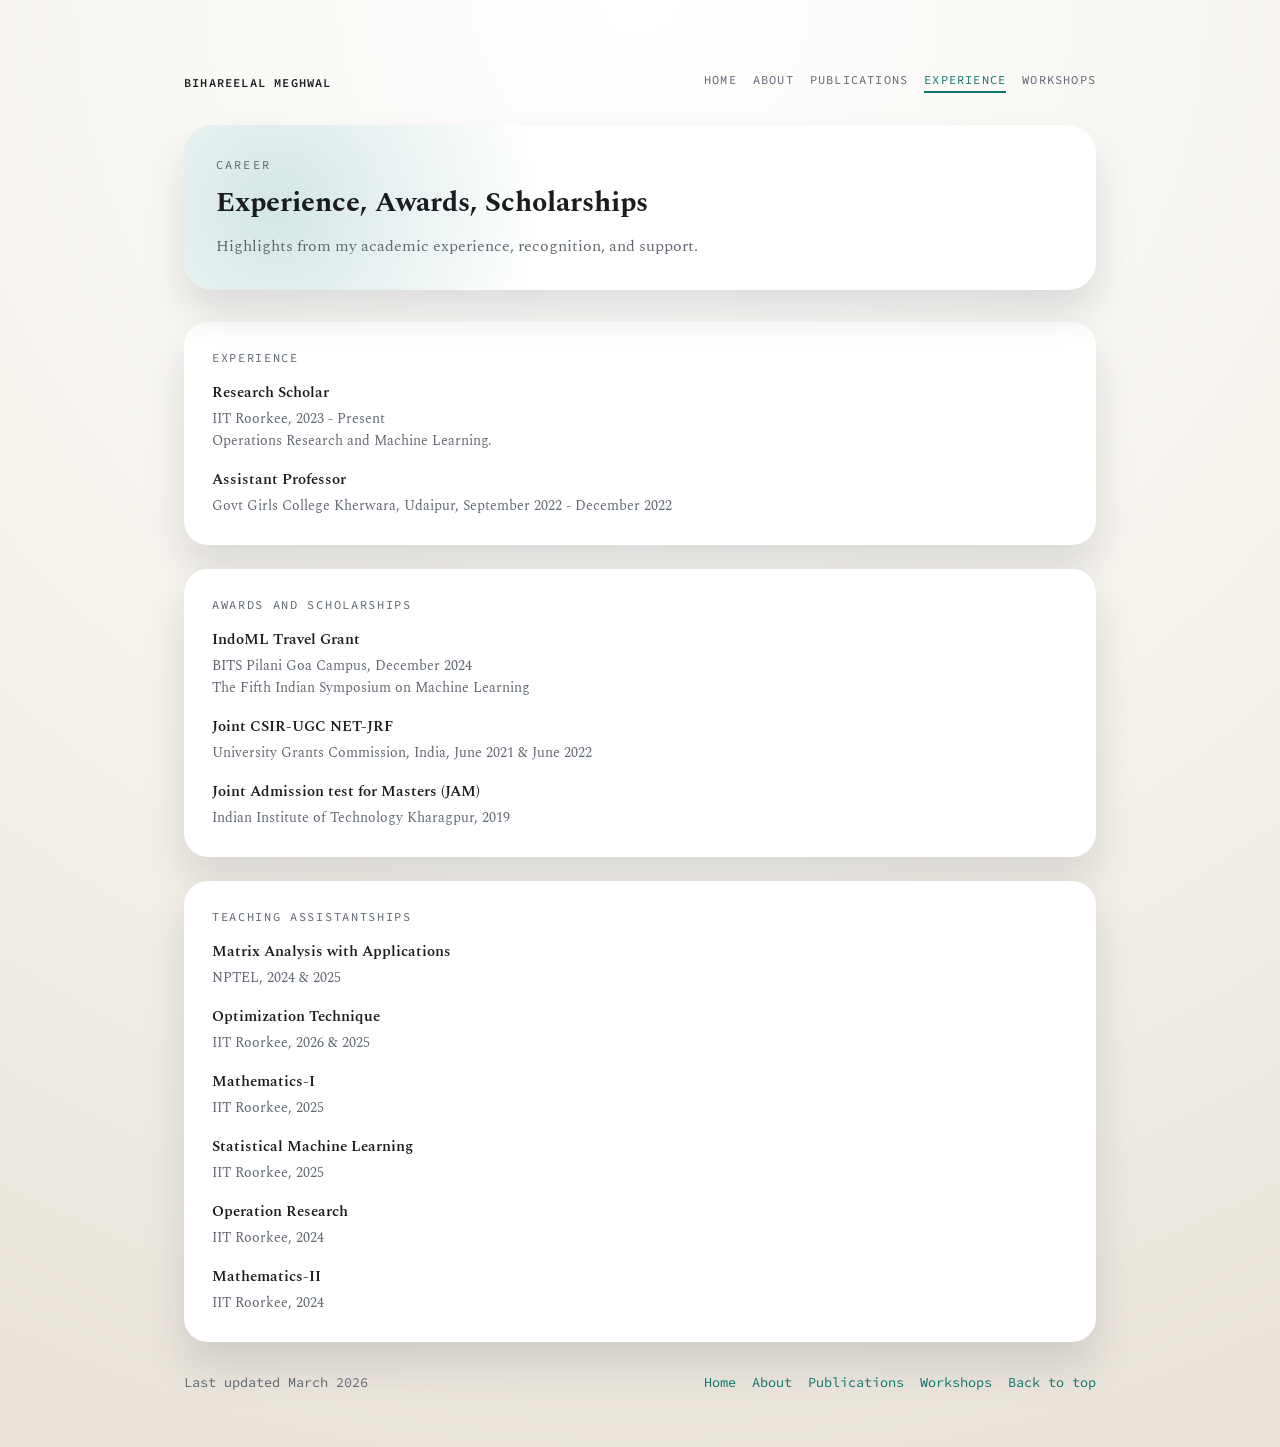
==== experience.html @ f1d804e4 "Add" ====
<!doctype html>
<html lang="en">
  <head>
    <meta charset="utf-8" />
    <meta name="viewport" content="width=device-width, initial-scale=1" />
    <title>Experience | Bihareelal Meghwal</title>
    <meta name="description" content="Experience, awards, and scholarships for Bihareelal Meghwal." />
    <link rel="preconnect" href="https://fonts.googleapis.com" />
    <link rel="preconnect" href="https://fonts.gstatic.com" crossorigin />
    <link href="https://fonts.googleapis.com/css2?family=Spectral:wght@300;400;600&family=Source+Code+Pro:wght@400;600&display=swap" rel="stylesheet" />
    <link rel="stylesheet" href="styles.css" />
  </head>
  <body class="subpage">
    <div class="page">
      <nav class="site-nav" aria-label="Primary">
        <a class="brand" href="index.html">Bihareelal Meghwal</a>
        <div class="nav-links">
          <a class="nav-link" href="index.html">Home</a>
          <a class="nav-link" href="about.html">About</a>
          <a class="nav-link" href="publications.html">Publications</a>
          <a class="nav-link active" href="experience.html">Experience</a>
          <a class="nav-link" href="workshops.html">Workshops</a>
        </div>
      </nav>

      <header class="hero" id="top">
        <div class="eyebrow">Career</div>
        <h1>Experience, Awards, Scholarships</h1>
        <p class="lead">
          Highlights from my academic experience, recognition, and support.
        </p>
      </header>

      <main>
        <section class="card">
          <div class="section-title">Experience</div>
          <ul class="list">
            <li>
              <span class="item-title">Research Scholar</span>
              <span class="item-meta">IIT Roorkee, 2023 - Present</span>
              <span class="item-note">Operations Research and Machine Learning.</span>
            </li>
            <li>
              <span class="item-title">Assistant Professor</span>
              <span class="item-meta">Govt Girls College Kherwara, Udaipur, September 2022 - December 2022</span>
              <!-- <span class="item-note">Guest Faculty</span> -->
            </li>
          </ul>
        </section>

        <section class="card">
          <div class="section-title">Awards and Scholarships</div>
          <ul class="list">
            <li>
              <span class="item-title">IndoML Travel Grant</span>
              <span class="item-meta">BITS Pilani Goa Campus, December 2024</span>
              <span class="item-note">The Fifth Indian Symposium on Machine Learning</span>
            </li>

            <li>
              <span class="item-title">Joint CSIR-UGC NET-JRF</span>
              <span class="item-meta">University Grants Commission, India, June 2021 & June 2022</span>
            </li>

            <li>
              <span class="item-title">Joint Admission test for Masters (JAM)</span>
              <span class="item-meta">Indian Institute of Technology Kharagpur, 2019</span>
            </li>
            
          </ul>
        </section>

        <section class="card">
          <div class="section-title">Teaching Assistantships</div>
          <ul class="list">
            <li>
              <span class="item-title">Matrix Analysis with Applications </span>
              <span class="item-meta">NPTEL, 2024 & 2025</span>
            </li>

            <li>
              <span class="item-title">Optimization Technique</span>
              <span class="item-meta">IIT Roorkee, 2026 & 2025</span>
            </li>
            <li>
              <span class="item-title">Mathematics-I</span>
              <span class="item-meta">IIT Roorkee, 2025</span>
            </li>
            <li>
              <span class="item-title">Statistical Machine Learning</span>
              <span class="item-meta">IIT Roorkee, 2025</span>
            </li>
            <li>
              <span class="item-title">Operation Research</span>
              <span class="item-meta">IIT Roorkee, 2024</span>
            </li>
            <li>
              <span class="item-title">Mathematics-II</span>
              <span class="item-meta">IIT Roorkee, 2024</span>
            </li>

          </ul>
        </section>
      </main>

      <footer class="footer">
        <span>Last updated March 2026</span>
        <div class="footer-links">
          <a href="index.html">Home</a>
          <a href="about.html">About</a>
          <a href="publications.html">Publications</a>
          <a href="workshops.html">Workshops</a>
          <a href="#top">Back to top</a>
        </div>
      </footer>
    </div>
  </body>
</html>
---- styles.css ----
:root {
  color-scheme: light;
  --ink: #1a1c1f;
  --muted: #5f6772;
  --accent: #0f766e;
  --accent-soft: rgba(15, 118, 110, 0.12);
  --paper: #f4f1ea;
  --card: #ffffff;
  --shadow: 0 24px 40px rgba(15, 23, 42, 0.12);
}

* {
  box-sizing: border-box;
  margin: 0;
  padding: 0;
}

body {
  font-family: "Spectral", "Times New Roman", serif;
  color: var(--ink);
  background: radial-gradient(circle at top, #ffffff 0%, var(--paper) 55%, #e8e2d7 100%);
  min-height: 100vh;
}

.page {
  max-width: 960px;
  margin: 0 auto;
  padding: 72px 24px 56px;
  display: grid;
  gap: 32px;
}

.site-nav {
  display: flex;
  justify-content: space-between;
  align-items: center;
  gap: 20px;
  font-family: "Source Code Pro", "Courier New", monospace;
  text-transform: uppercase;
  letter-spacing: 0.1em;
  font-size: 12px;
}

.brand {
  text-decoration: none;
  color: var(--ink);
  font-weight: 600;
}

.nav-links {
  display: flex;
  gap: 16px;
}

.nav-link {
  text-decoration: none;
  color: var(--muted);
  padding-bottom: 4px;
  border-bottom: 2px solid transparent;
  transition: color 160ms ease, border-color 160ms ease;
}

.nav-link:hover {
  color: var(--accent);
}

.nav-link.active {
  color: var(--accent);
  border-color: var(--accent);
}

.hero {
  display: grid;
  gap: 16px;
  padding: 32px;
  border-radius: 28px;
  background: var(--card);
  box-shadow: var(--shadow);
  position: relative;
  overflow: hidden;
}

.hero::after {
  content: "";
  position: absolute;
  inset: -20% 50% auto -30%;
  height: 140%;
  background: radial-gradient(circle, rgba(15, 118, 110, 0.18) 0%, transparent 70%);
  z-index: 0;
}

.hero > * {
  position: relative;
  z-index: 1;
}

.eyebrow {
  text-transform: uppercase;
  letter-spacing: 0.18em;
  font-family: "Source Code Pro", "Courier New", monospace;
  font-size: 12px;
  color: var(--muted);
}

h1 {
  font-size: clamp(1.8rem, 3vw, 2.5rem);
  line-height: 1.05;
}

.subpage h1 {
  font-size: clamp(1.35rem, 2.2vw, 1.9rem);
}

.subpage .lead {
  font-size: 1rem;
}

.lead {
  font-size: 1.1rem;
  max-width: 560px;
  color: var(--muted);
}

.cta {
  display: flex;
  flex-wrap: wrap;
  gap: 12px;
  margin-top: 8px;
}

.btn {
  display: inline-flex;
  align-items: center;
  justify-content: center;
  gap: 8px;
  padding: 10px 18px;
  border-radius: 999px;
  background: var(--accent);
  color: white;
  text-decoration: none;
  font-weight: 600;
  font-family: "Source Code Pro", "Courier New", monospace;
  transition: transform 160ms ease, box-shadow 160ms ease;
  box-shadow: 0 10px 18px rgba(15, 118, 110, 0.22);
}

.btn:hover {
  transform: translateY(-1px);
}

.btn.ghost {
  background: transparent;
  color: var(--accent);
  border: 1px solid rgba(15, 118, 110, 0.4);
  box-shadow: none;
}

main {
  display: grid;
  gap: 24px;
}

.card {
  background: var(--card);
  border-radius: 24px;
  padding: 28px;
  box-shadow: var(--shadow);
  display: grid;
  gap: 16px;
}

.section-title {
  font-family: "Source Code Pro", "Courier New", monospace;
  text-transform: uppercase;
  letter-spacing: 0.14em;
  font-size: 12px;
  color: var(--muted);
}

.list {
  list-style: none;
  display: grid;
  gap: 16px;
}

.item-title {
  display: block;
  font-weight: 600;
  font-size: 0.95rem;
  margin-bottom: 4px;
}

.paper-link {
  color: inherit;
  text-decoration: none;
}

.paper-link:hover {
  color: var(--accent);
}

.paper-link:visited {
  color: inherit;
}

.item-title a {
  text-decoration: none;
}

.item-meta {
  display: block;
  color: var(--muted);
  font-size: 0.9rem;
}


.item-note {
  display: block;
  font-size: 0.9rem;
  color: var(--muted);
}

.contact-line {
  display: flex;
  justify-content: space-between;
  gap: 16px;
  border-bottom: 1px solid rgba(26, 28, 31, 0.08);
  padding-bottom: 8px;
}

.contact-line:last-child {
  border-bottom: none;
  padding-bottom: 0;
}

.contact-line span {
  font-family: "Source Code Pro", "Courier New", monospace;
  color: var(--muted);
}

.contact-line a {
  color: var(--accent);
  text-decoration: none;
}

.footer {
  display: flex;
  justify-content: space-between;
  align-items: center;
  color: var(--muted);
  font-family: "Source Code Pro", "Courier New", monospace;
  font-size: 0.85rem;
}

.footer-links {
  display: flex;
  gap: 16px;
}

.footer a {
  color: var(--accent);
  text-decoration: none;
}

@media (max-width: 720px) {
  .page {
    padding: 48px 18px 40px;
  }

  .site-nav {
    flex-direction: column;
    align-items: flex-start;
  }

  .hero {
    padding: 24px;
  }

  .card {
    padding: 22px;
  }

  .contact-line {
    flex-direction: column;
    align-items: flex-start;
  }

  .footer {
    flex-direction: column;
    gap: 8px;
  }
}
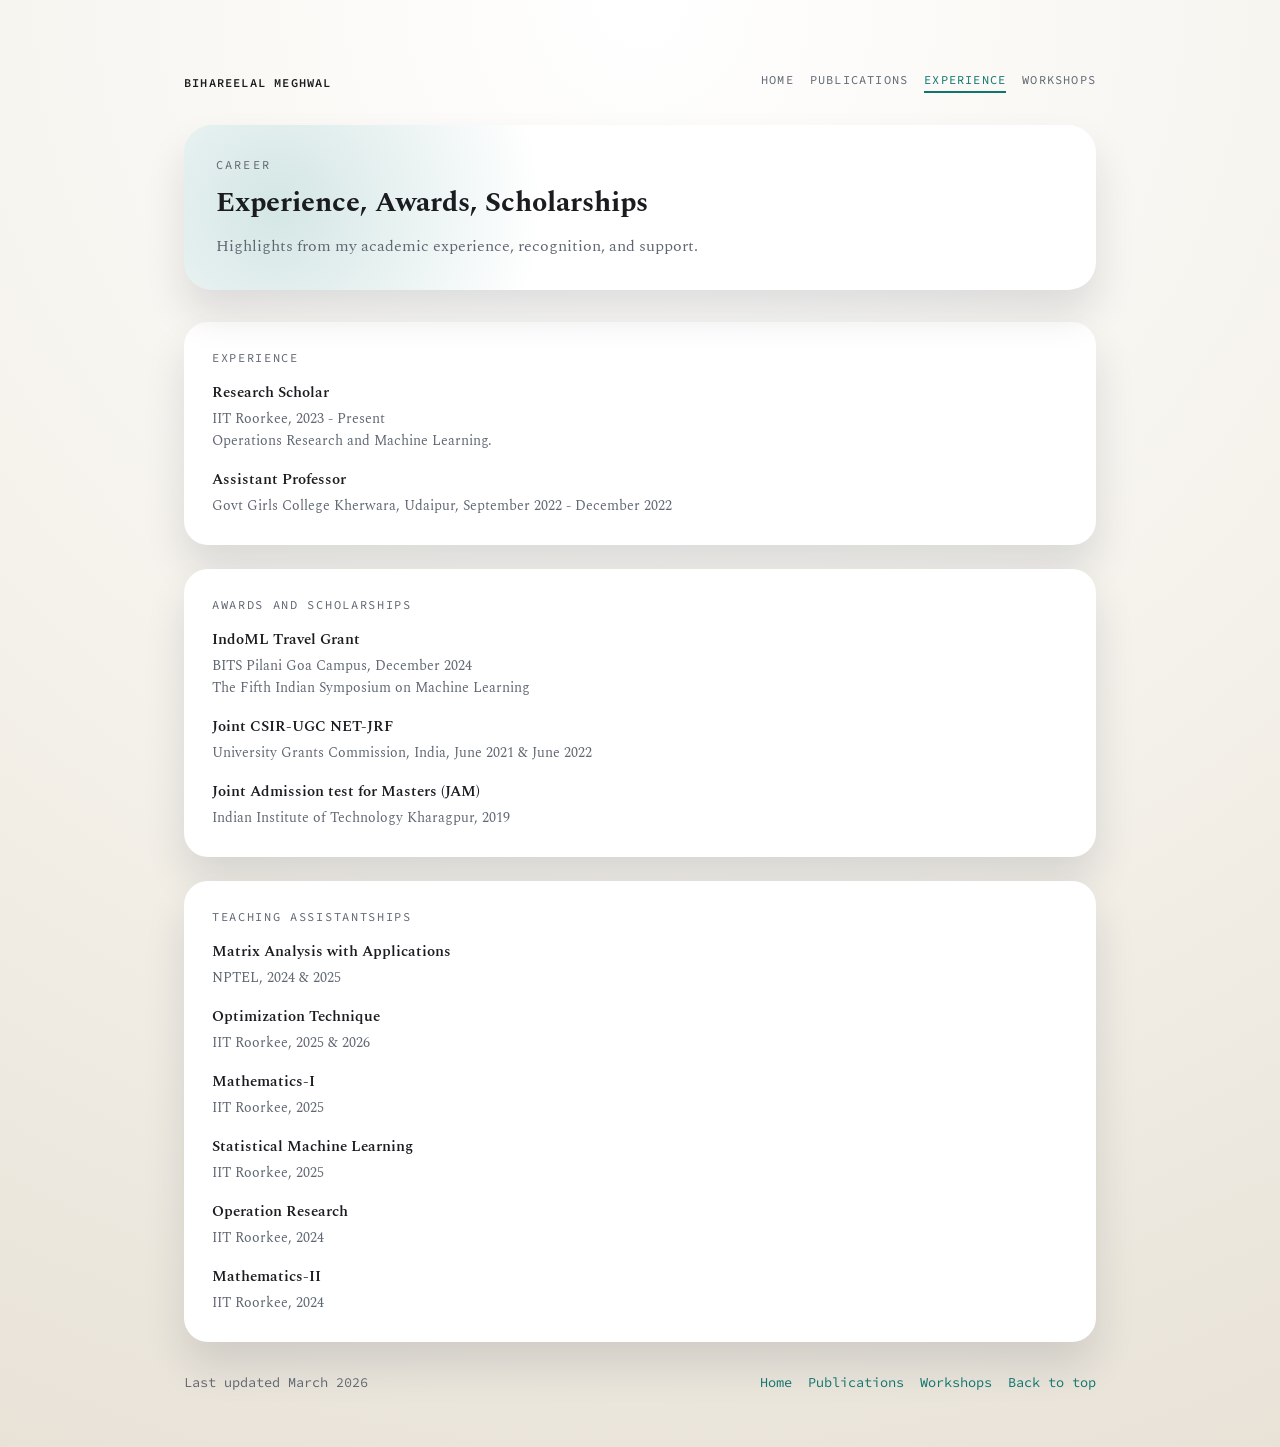
==== commit c30e42db: "Add" ====
--- a/experience.html
+++ b/experience.html
@@ -16,7 +16,6 @@
         <a class="brand" href="index.html">Bihareelal Meghwal</a>
         <div class="nav-links">
           <a class="nav-link" href="index.html">Home</a>
-          <a class="nav-link" href="about.html">About</a>
           <a class="nav-link" href="publications.html">Publications</a>
           <a class="nav-link active" href="experience.html">Experience</a>
           <a class="nav-link" href="workshops.html">Workshops</a>
@@ -80,7 +79,7 @@
 
             <li>
               <span class="item-title">Optimization Technique</span>
-              <span class="item-meta">IIT Roorkee, 2026 & 2025</span>
+              <span class="item-meta">IIT Roorkee, 2025 & 2026</span>
             </li>
             <li>
               <span class="item-title">Mathematics-I</span>
@@ -107,7 +106,6 @@
         <span>Last updated March 2026</span>
         <div class="footer-links">
           <a href="index.html">Home</a>
-          <a href="about.html">About</a>
           <a href="publications.html">Publications</a>
           <a href="workshops.html">Workshops</a>
           <a href="#top">Back to top</a>
--- a/styles.css
+++ b/styles.css
@@ -80,6 +80,22 @@
   overflow: hidden;
 }
 
+.hero-split {
+  grid-template-columns: minmax(0, 1fr) auto;
+  align-items: center;
+  gap: 28px;
+}
+
+.hero-content {
+  display: grid;
+  gap: 16px;
+}
+
+.hero-media {
+  display: flex;
+  justify-content: flex-start;
+}
+
 .hero::after {
   content: "";
   position: absolute;
@@ -92,6 +108,17 @@
 .hero > * {
   position: relative;
   z-index: 1;
+}
+
+.profile-photo {
+  width: 150px;
+  height: 150px;
+  border-radius: 16px;
+  object-fit: cover;
+  padding: 0;
+  background: var(--card);
+  box-shadow: none;
+  border: none;
 }
 
 .eyebrow {
@@ -276,6 +303,19 @@
     padding: 24px;
   }
 
+  .hero-split {
+    grid-template-columns: 1fr;
+  }
+
+  .hero-media {
+    justify-content: flex-start;
+  }
+
+  .profile-photo {
+    width: 120px;
+    height: 120px;
+  }
+
   .card {
     padding: 22px;
   }
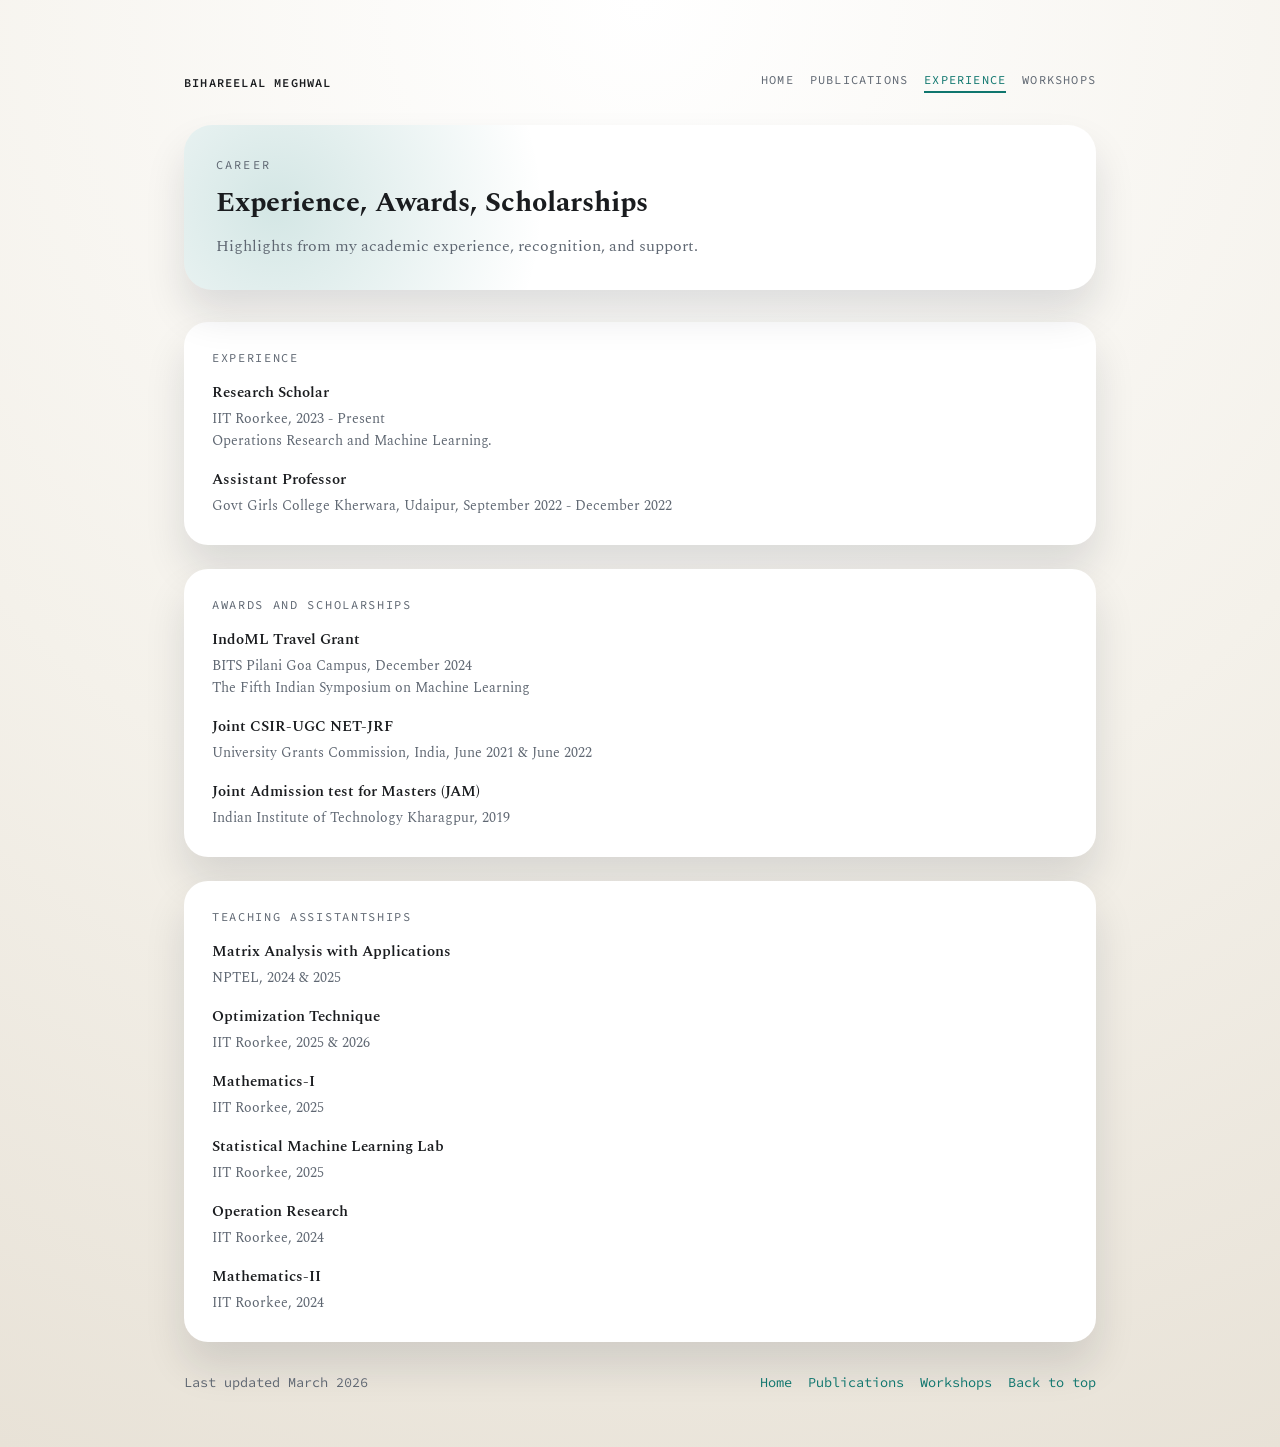
==== commit 7f2f1643: "Add" ====
--- a/experience.html
+++ b/experience.html
@@ -4,7 +4,13 @@
     <meta charset="utf-8" />
     <meta name="viewport" content="width=device-width, initial-scale=1" />
     <title>Experience | Bihareelal Meghwal</title>
-    <meta name="description" content="Experience, awards, and scholarships for Bihareelal Meghwal." />
+    <meta name="description" content="Experience, awards, and scholarships for Bihareelal Meghwal, PhD scholar at IIT Roorkee (IITR)." />
+    <meta name="keywords" content="Bihareelal Meghwal experience, IIT Roorkee, IITR, awards, scholarships" />
+    <link rel="canonical" href="https://biharee.github.io/experience.html" />
+    <meta property="og:type" content="website" />
+    <meta property="og:title" content="Experience | Bihareelal Meghwal" />
+    <meta property="og:description" content="Experience, awards, and scholarships for Bihareelal Meghwal, PhD scholar at IIT Roorkee (IITR)." />
+    <meta property="og:url" content="https://biharee.github.io/experience.html" />
     <link rel="preconnect" href="https://fonts.googleapis.com" />
     <link rel="preconnect" href="https://fonts.gstatic.com" crossorigin />
     <link href="https://fonts.googleapis.com/css2?family=Spectral:wght@300;400;600&family=Source+Code+Pro:wght@400;600&display=swap" rel="stylesheet" />
@@ -86,7 +92,7 @@
               <span class="item-meta">IIT Roorkee, 2025</span>
             </li>
             <li>
-              <span class="item-title">Statistical Machine Learning</span>
+              <span class="item-title">Statistical Machine Learning Lab</span>
               <span class="item-meta">IIT Roorkee, 2025</span>
             </li>
             <li>
--- a/styles.css
+++ b/styles.css
@@ -248,11 +248,26 @@
 }
 
 .contact-line {
-  display: flex;
-  justify-content: space-between;
+  display: grid;
+  grid-template-columns: 140px 1fr;
   gap: 16px;
   border-bottom: 1px solid rgba(26, 28, 31, 0.08);
   padding-bottom: 8px;
+  align-items: flex-start;
+}
+
+.contact-line > * {
+  min-width: 0;
+}
+
+.contact-value {
+  text-align: right;
+}
+
+.contact-value a {
+  display: inline-block;
+  width: 100%;
+  text-align: right;
 }
 
 .contact-line:last-child {
@@ -265,9 +280,14 @@
   color: var(--muted);
 }
 
+
 .contact-line a {
   color: var(--accent);
   text-decoration: none;
+}
+
+.address-line span:last-child {
+  text-align: left;
 }
 
 .footer {
